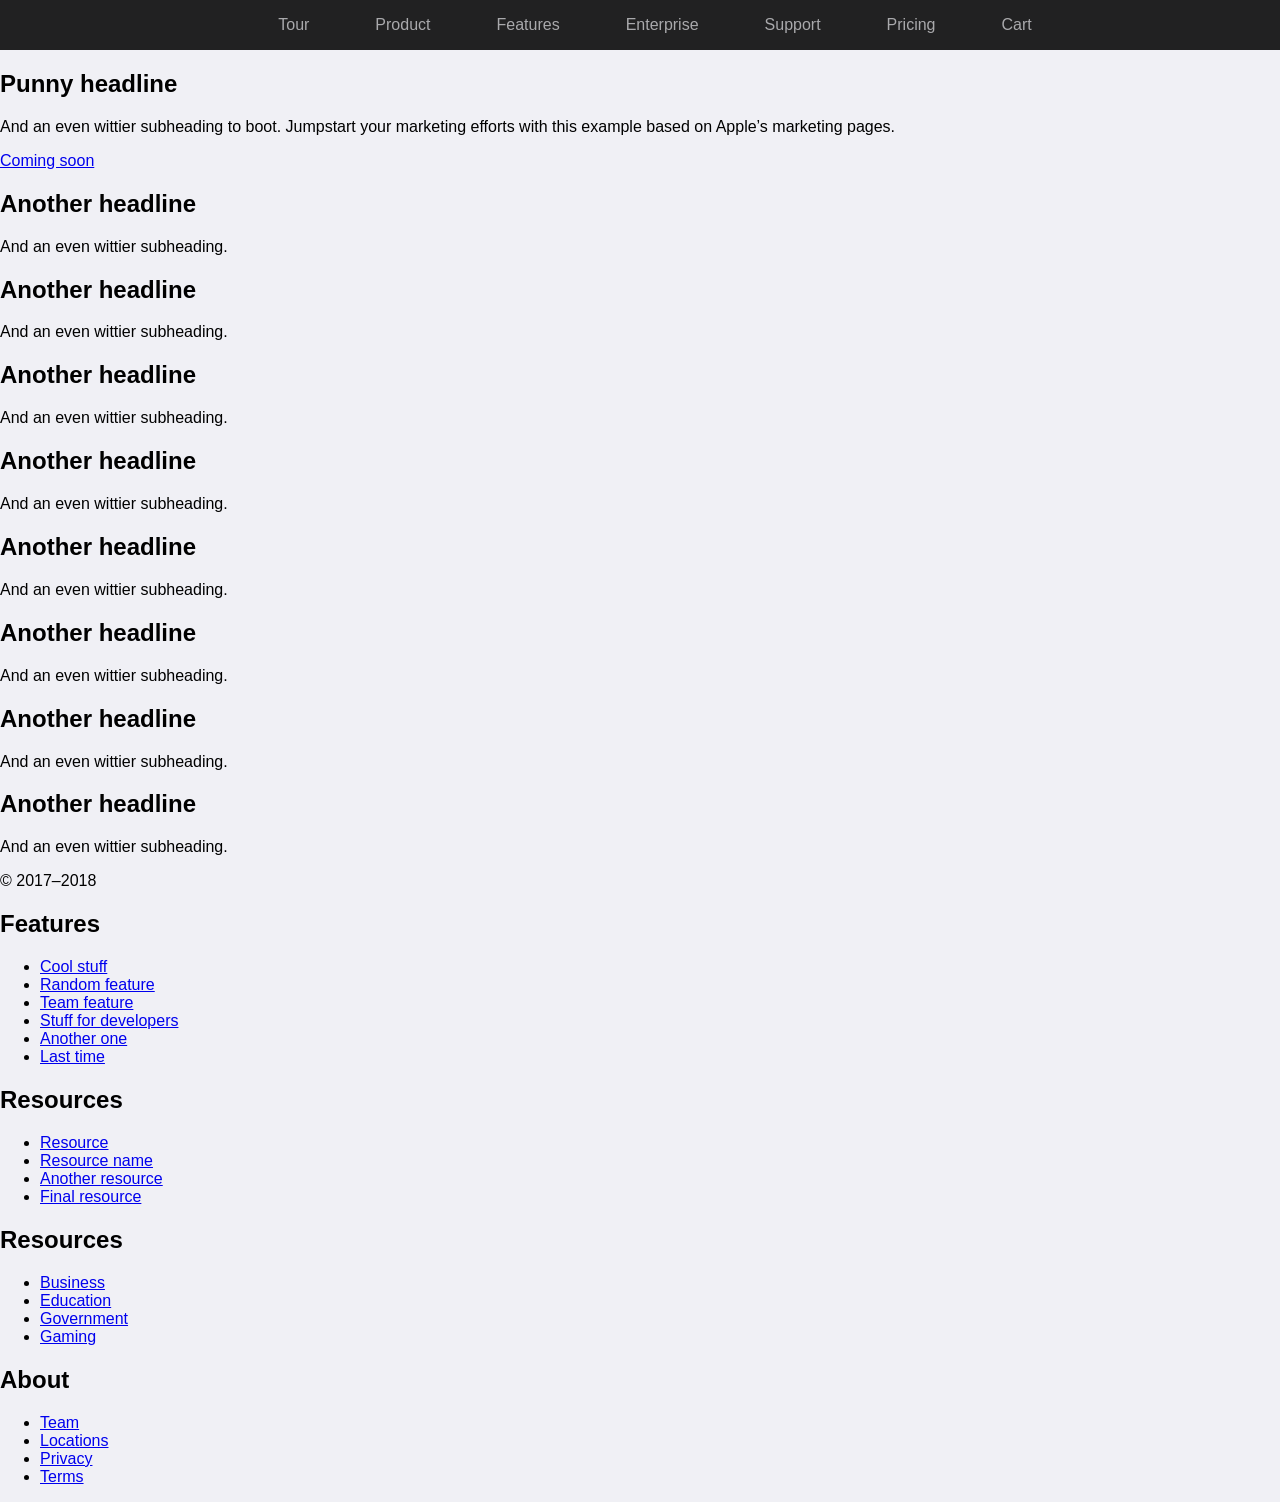
==== assessments/assignment_two/index.html @ f2895989 "more" ====
<!doctype html>
<html lang="en">
<head>
  <meta charset="utf-8" />
  <meta name="viewport" content="width=device-width, initial-scale=1" />
  <title>Product Example</title>
  <meta name="description" content="A product-style landing page structure without Bootstrap classes." />
  <link rel="stylesheet" href="style.css" />
  <link rel="stylesheet" href="https://cdnjs.cloudflare.com/ajax/libs/font-awesome/6.5.0/css/all.min.css" />
</head>

<body>
  <!-- Top navigation -->
  <header>
    <nav aria-label="Primary navigation">
      <i class="fa-solid fa-spiral"></i>
      <a href="#">Tour</a>
      <a href="#">Product</a>
      <a href="#">Features</a>
      <a href="#">Enterprise</a>
      <a href="#">Support</a>
      <a href="#">Pricing</a>
      <a href="#" aria-label="Shopping cart">Cart</a>
    </nav>
  </header>

  <main>
    <!-- Hero / marketing intro -->
    <section aria-labelledby="hero-title">
      <h1 id="hero-title">Punny headline</h1>
      <p>
        And an even wittier subheading to boot. Jumpstart your marketing efforts with this
        example based on Apple’s marketing pages.
      </p>
      <p><a href="#">Coming soon</a></p>
    </section>

    <!-- Product feature tiles (the example repeats these) -->
    <section aria-label="Product highlights">
      <article>
        <h2>Another headline</h2>
        <p>And an even wittier subheading.</p>
        <!-- Placeholder for “device”/image block from the original layout -->
        <div role="img" aria-label="Product image placeholder"></div>
      </article>

      <article>
        <h2>Another headline</h2>
        <p>And an even wittier subheading.</p>
        <div role="img" aria-label="Product image placeholder"></div>
      </article>

      <article>
        <h2>Another headline</h2>
        <p>And an even wittier subheading.</p>
        <div role="img" aria-label="Product image placeholder"></div>
      </article>

      <article>
        <h2>Another headline</h2>
        <p>And an even wittier subheading.</p>
        <div role="img" aria-label="Product image placeholder"></div>
      </article>

      <article>
        <h2>Another headline</h2>
        <p>And an even wittier subheading.</p>
        <div role="img" aria-label="Product image placeholder"></div>
      </article>

      <article>
        <h2>Another headline</h2>
        <p>And an even wittier subheading.</p>
        <div role="img" aria-label="Product image placeholder"></div>
      </article>

      <article>
        <h2>Another headline</h2>
        <p>And an even wittier subheading.</p>
        <div role="img" aria-label="Product image placeholder"></div>
      </article>

      <article>
        <h2>Another headline</h2>
        <p>And an even wittier subheading.</p>
        <div role="img" aria-label="Product image placeholder"></div>
      </article>
    </section>
  </main>

  <!-- Footer -->
  <footer>
    <p>© 2017–2018</p>

    <section aria-labelledby="footer-features">
      <h2 id="footer-features">Features</h2>
      <ul>
        <li><a href="#">Cool stuff</a></li>
        <li><a href="#">Random feature</a></li>
        <li><a href="#">Team feature</a></li>
        <li><a href="#">Stuff for developers</a></li>
        <li><a href="#">Another one</a></li>
        <li><a href="#">Last time</a></li>
      </ul>
    </section>

    <section aria-labelledby="footer-resources-1">
      <h2 id="footer-resources-1">Resources</h2>
      <ul>
        <li><a href="#">Resource</a></li>
        <li><a href="#">Resource name</a></li>
        <li><a href="#">Another resource</a></li>
        <li><a href="#">Final resource</a></li>
      </ul>
    </section>

    <section aria-labelledby="footer-resources-2">
      <h2 id="footer-resources-2">Resources</h2>
      <ul>
        <li><a href="#">Business</a></li>
        <li><a href="#">Education</a></li>
        <li><a href="#">Government</a></li>
        <li><a href="#">Gaming</a></li>
      </ul>
    </section>

    <section aria-labelledby="footer-about">
      <h2 id="footer-about">About</h2>
      <ul>
        <li><a href="#">Team</a></li>
        <li><a href="#">Locations</a></li>
        <li><a href="#">Privacy</a></li>
        <li><a href="#">Terms</a></li>
      </ul>
    </section>
  </footer>
</body>
</html>
---- assessments/assignment_two/style.css ----
:root {
  --text-font: Arial, sans-serif;
  --background-color: #f0f0f5;
  box-sizing: border-box;
}

body {
  font-family: var(--text-font);
  background-color: var(--background-color);
  margin: 0;
}

header {
  background-color: #212122;
  height: 50px;
}

header nav {
  display: flex;
  align-items: center;
  justify-content: center;
  height: 100%;
  gap: 30px;
}

header nav a {
  color: #a9a9ac;
  text-decoration: none;
  padding: 0 18px;
  font-size: 16px;
}
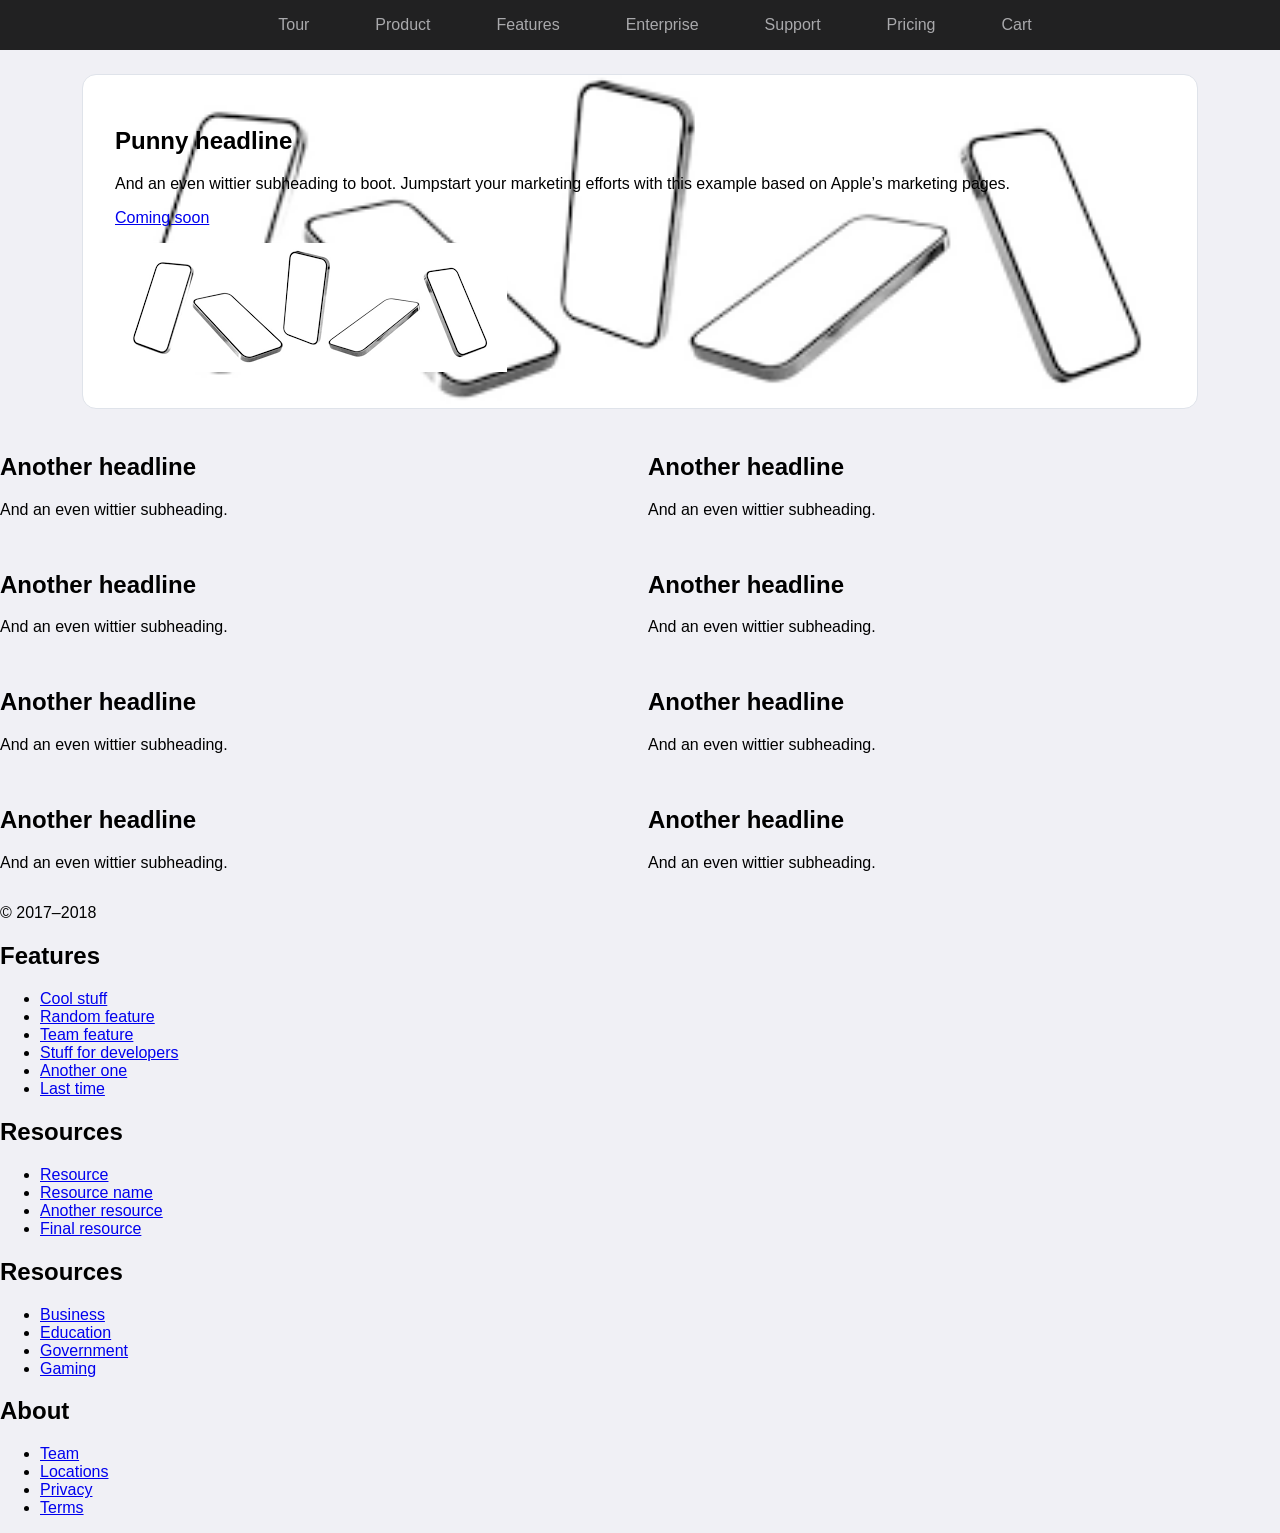
==== commit cbf8c532: "changes" ====
--- a/assessments/assignment_two/index.html
+++ b/assessments/assignment_two/index.html
@@ -6,7 +6,6 @@
   <title>Product Example</title>
   <meta name="description" content="A product-style landing page structure without Bootstrap classes." />
   <link rel="stylesheet" href="style.css" />
-  <link rel="stylesheet" href="https://cdnjs.cloudflare.com/ajax/libs/font-awesome/6.5.0/css/all.min.css" />
 </head>
 
 <body>
@@ -25,18 +24,19 @@
   </header>
 
   <main>
-    <!-- Hero / marketing intro -->
-    <section aria-labelledby="hero-title">
+    <!-- Hero / marketing intro (added class) -->
+    <section class="hero" aria-labelledby="hero-title">
       <h1 id="hero-title">Punny headline</h1>
       <p>
         And an even wittier subheading to boot. Jumpstart your marketing efforts with this
         example based on Apple’s marketing pages.
       </p>
       <p><a href="#">Coming soon</a></p>
+      <img src="phones.png" alt="Phones wallpaper" />
     </section>
 
-    <!-- Product feature tiles (the example repeats these) -->
-    <section aria-label="Product highlights">
+    <!-- Product feature tiles (added class)(the example repeats these) -->
+    <section class="product-highlights"aria-label="Product highlights">
       <article>
         <h2>Another headline</h2>
         <p>And an even wittier subheading.</p>
--- a/assessments/assignment_two/style.css
+++ b/assessments/assignment_two/style.css
@@ -1,3 +1,5 @@
+/* Styling Assignment Two - using Flexbox and Grid layout */
+
 :root {
   --text-font: Arial, sans-serif;
   --background-color: #f0f0f5;
@@ -28,4 +30,30 @@
   text-decoration: none;
   padding: 0 18px;
   font-size: 16px;
-}+}
+
+/* Styling Hero Section */
+.hero {
+  background-image: url('phones.png');
+  background-size: cover;
+  background-position: center;
+  background-repeat: no-repeat;
+  border: 1px solid #dfe3ea;
+  border-radius: 14px;
+  padding: 2rem;
+  margin: 1.5rem auto;
+  max-width: 1050px;
+}
+
+/* Product higlights section using grid */
+.product-highlights {
+  display: grid;
+  grid-template-columns: repeat(2, 1fr);
+  gap: 1rem;
+  margin-bottom: 1rem;
+}
+
+
+
+
+
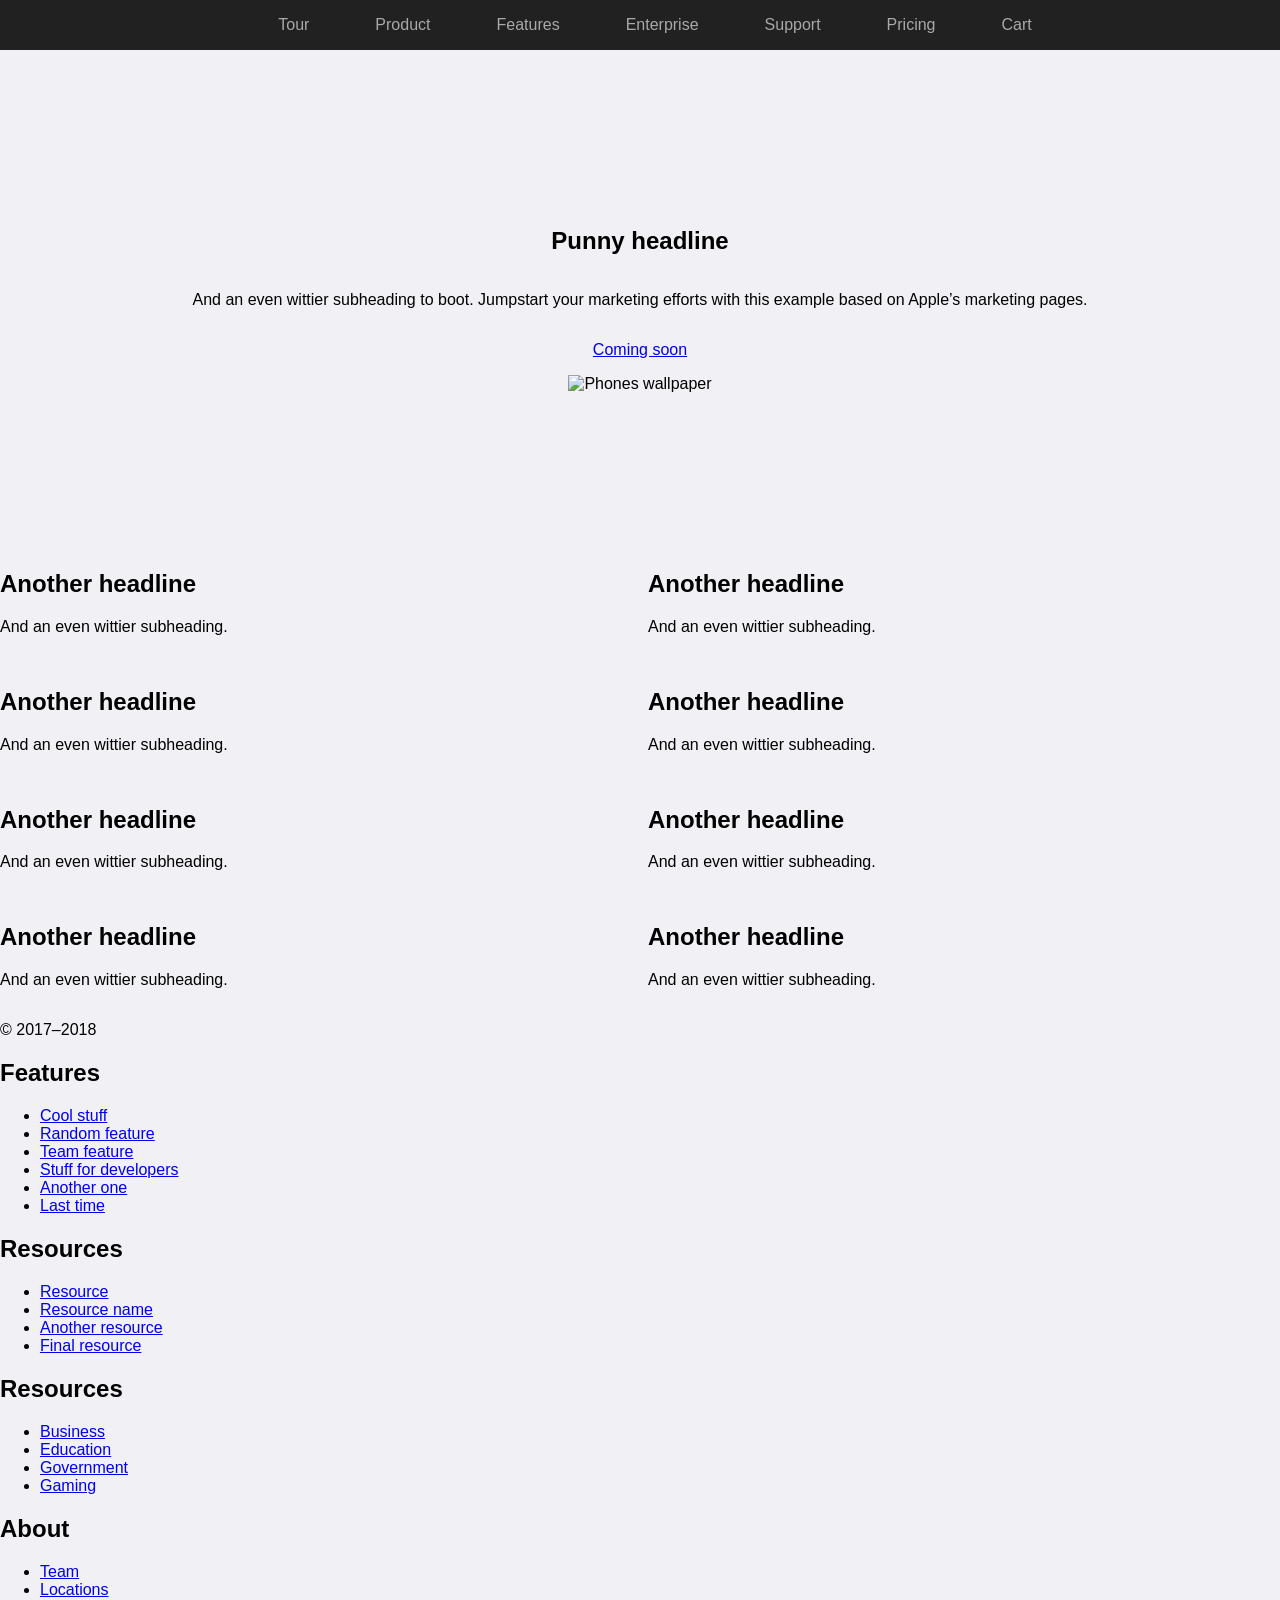
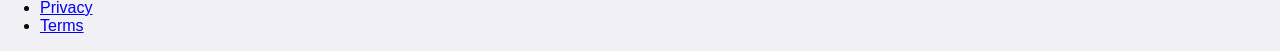
==== commit 1896c5d7: "changes" ====
--- a/assessments/assignment_two/index.html
+++ b/assessments/assignment_two/index.html
@@ -32,7 +32,7 @@
         example based on Apple’s marketing pages.
       </p>
       <p><a href="#">Coming soon</a></p>
-      <img src="phones.png" alt="Phones wallpaper" />
+      <img src="Phones.png" alt="Phones wallpaper" />
     </section>
 
     <!-- Product feature tiles (added class)(the example repeats these) -->
--- a/assessments/assignment_two/style.css
+++ b/assessments/assignment_two/style.css
@@ -34,15 +34,27 @@
 
 /* Styling Hero Section */
 .hero {
-  background-image: url('phones.png');
-  background-size: cover;
+  background-image: url('Phones.png');
+  background-size: 100px;
   background-position: center;
   background-repeat: no-repeat;
-  border: 1px solid #dfe3ea;
-  border-radius: 14px;
+  min-height: 500px;
+}
+
+/* Hero Border and Spacing */
+.hero {
   padding: 2rem;
-  margin: 1.5rem auto;
-  max-width: 1050px;
+  margin: 0;
+  box-sizing: border-box;
+}
+
+/* Hero Flexbox Layout */
+.hero {
+  display: flex;
+  flex-direction: column;
+  align-items: center;
+  justify-content: center;
+  text-align: center;
 }
 
 /* Product higlights section using grid */
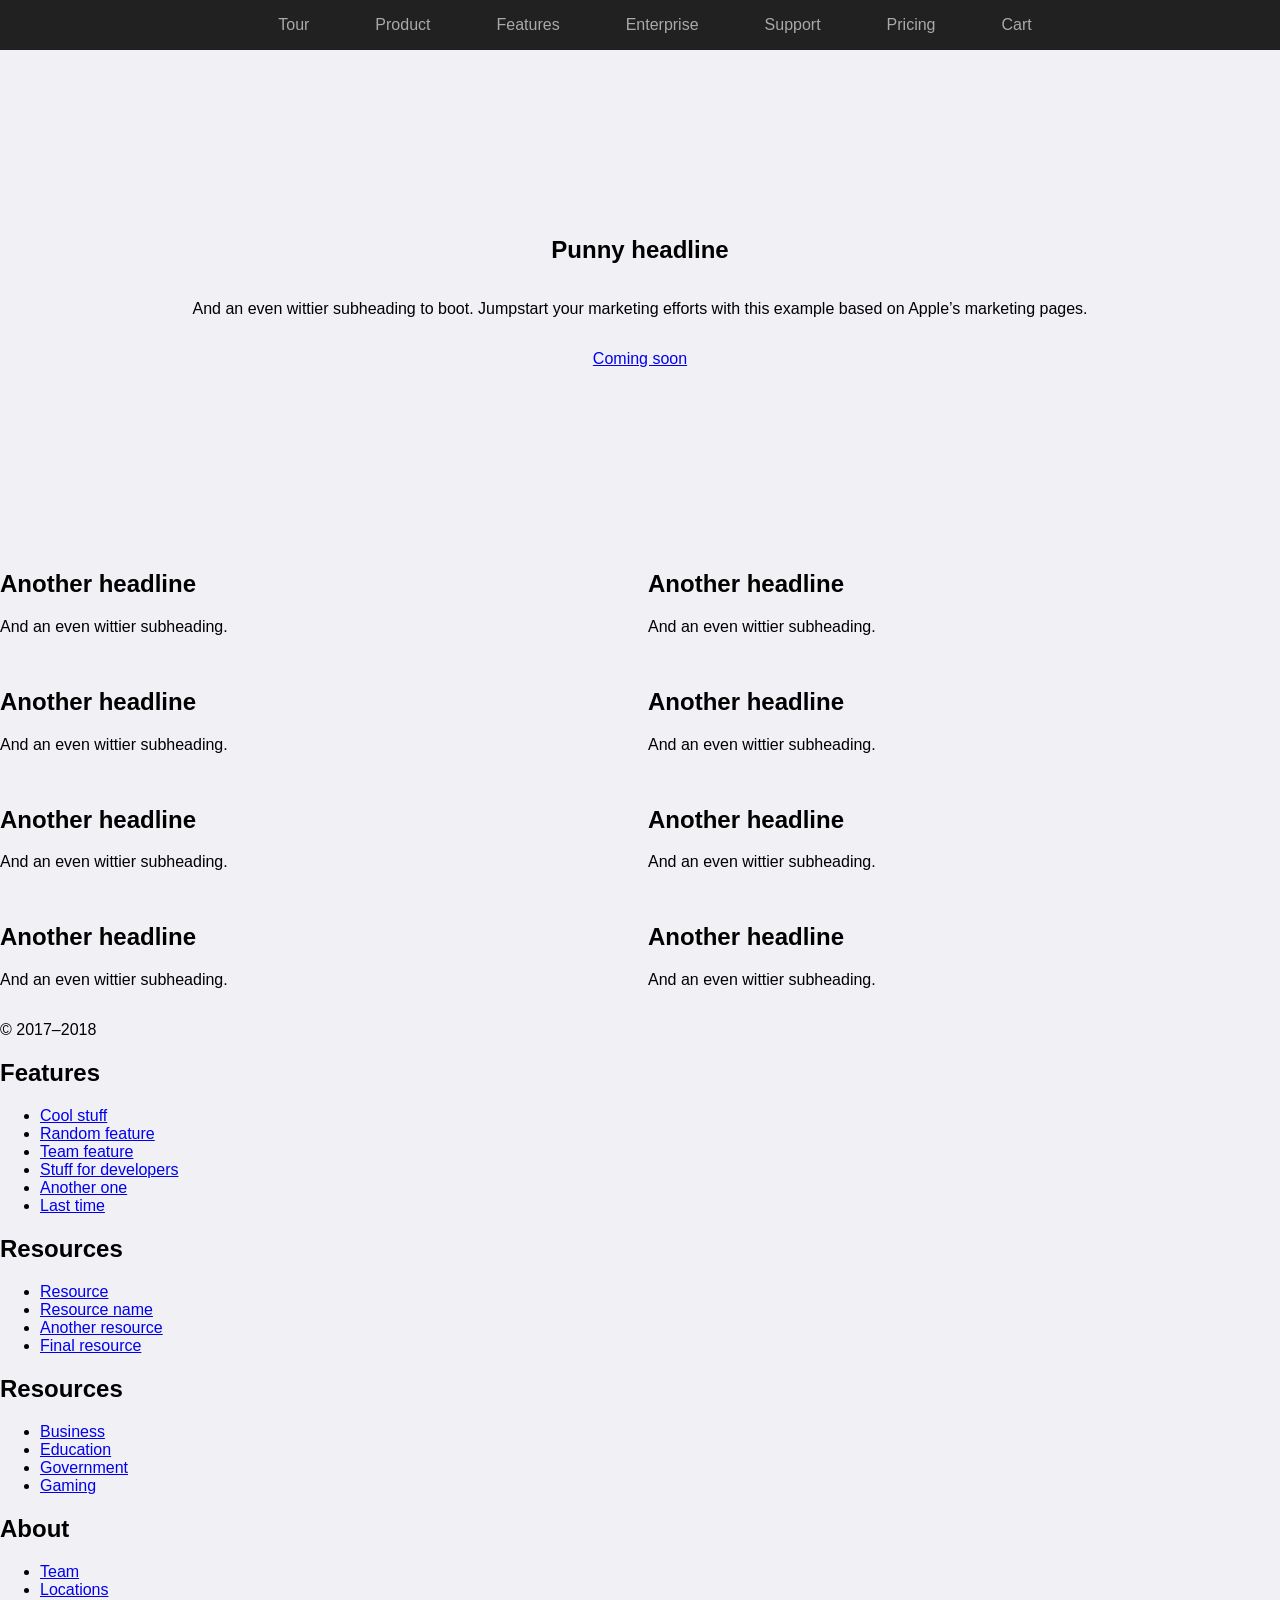
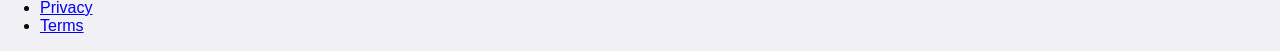
==== commit 714896ec: "changes" ====
--- a/assessments/assignment_two/index.html
+++ b/assessments/assignment_two/index.html
@@ -32,7 +32,6 @@
         example based on Apple’s marketing pages.
       </p>
       <p><a href="#">Coming soon</a></p>
-      <img src="Phones.png" alt="Phones wallpaper" />
     </section>
 
     <!-- Product feature tiles (added class)(the example repeats these) -->
--- a/assessments/assignment_two/style.css
+++ b/assessments/assignment_two/style.css
@@ -33,23 +33,14 @@
 }
 
 /* Styling Hero Section */
-.hero {
-  background-image: url('Phones.png');
-  background-size: 100px;
+.hero {background-image: url('Phones.png');
+  background-size: 10px 30px;
   background-position: center;
   background-repeat: no-repeat;
   min-height: 500px;
-}
-
-/* Hero Border and Spacing */
-.hero {
   padding: 2rem;
   margin: 0;
   box-sizing: border-box;
-}
-
-/* Hero Flexbox Layout */
-.hero {
   display: flex;
   flex-direction: column;
   align-items: center;
@@ -68,4 +59,3 @@
 
 
 
-
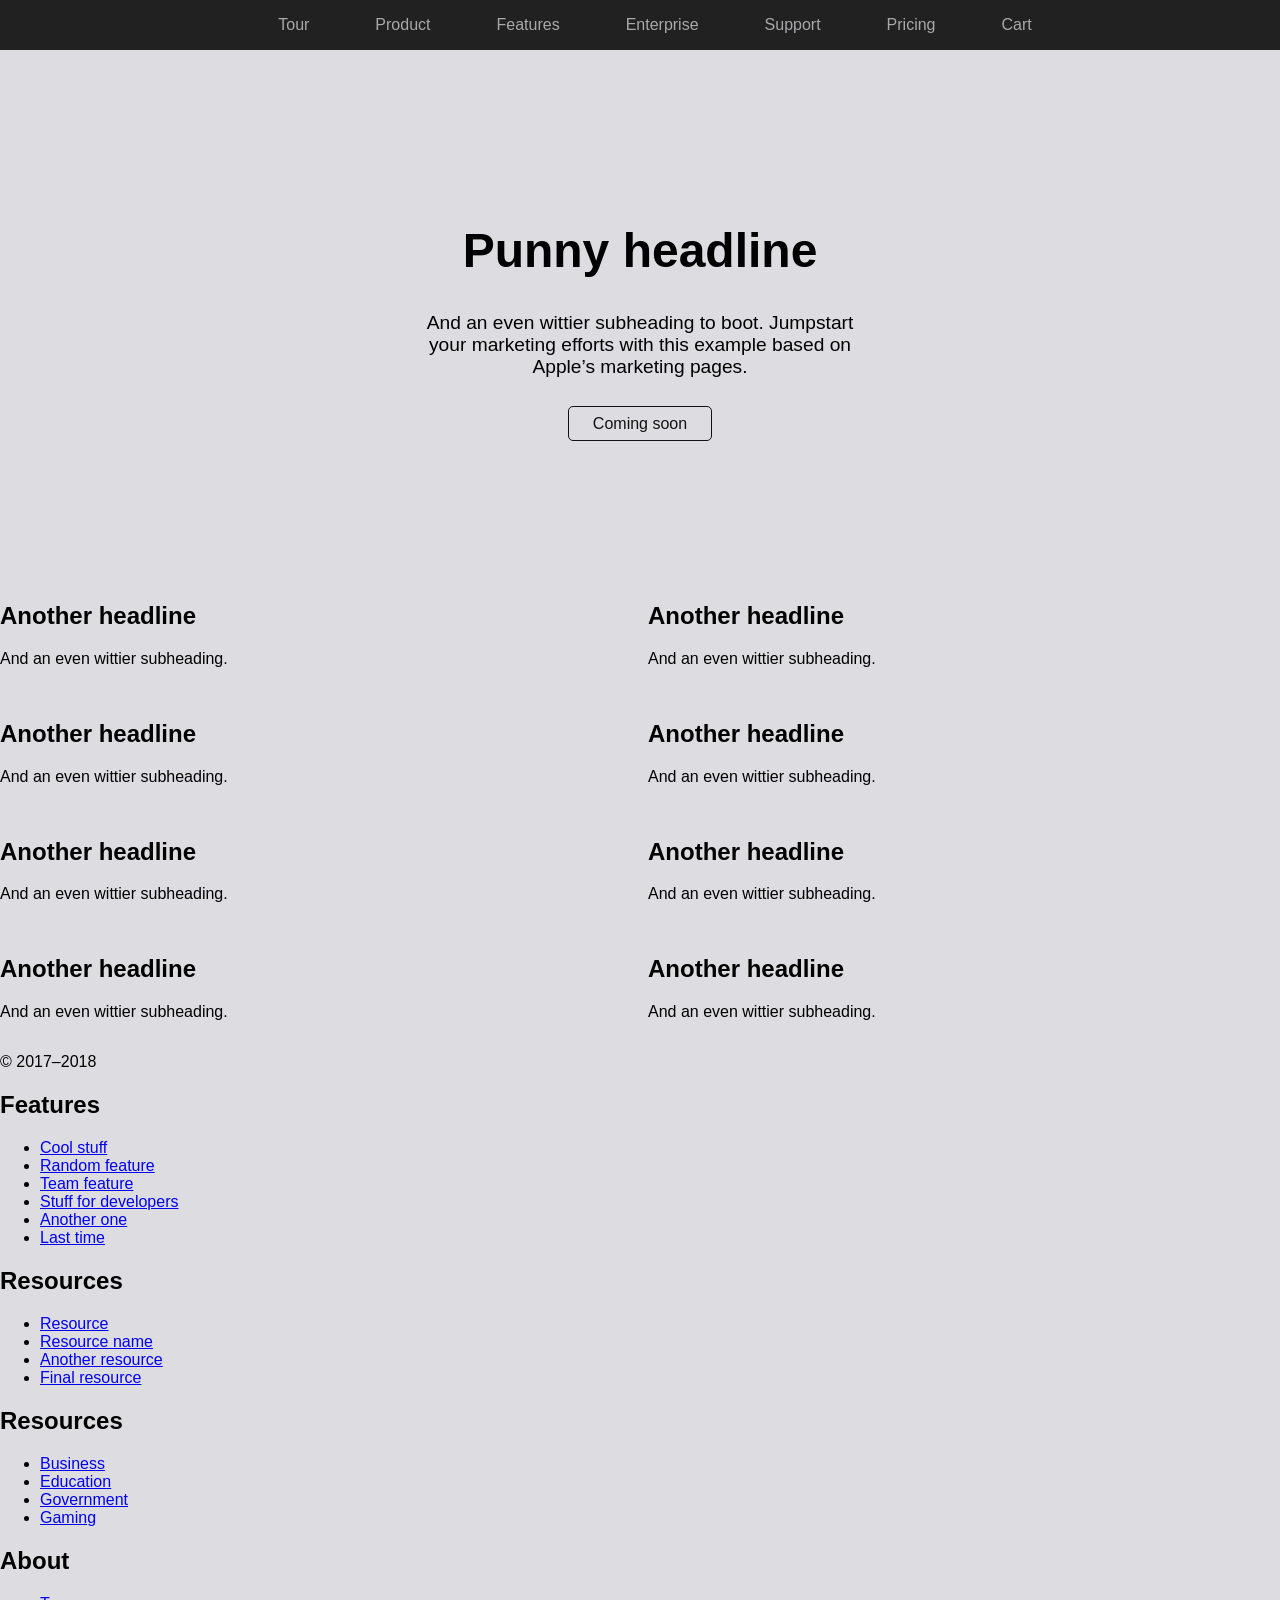
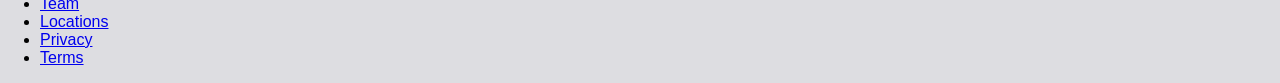
==== commit ad0057d1: "changes" ====
--- a/assessments/assignment_two/index.html
+++ b/assessments/assignment_two/index.html
@@ -28,8 +28,9 @@
     <section class="hero" aria-labelledby="hero-title">
       <h1 id="hero-title">Punny headline</h1>
       <p>
-        And an even wittier subheading to boot. Jumpstart your marketing efforts with this
-        example based on Apple’s marketing pages.
+        And an even wittier subheading to boot. Jumpstart <br>
+        your marketing efforts with this example based on <br>
+        Apple’s marketing pages.
       </p>
       <p><a href="#">Coming soon</a></p>
     </section>
--- a/assessments/assignment_two/style.css
+++ b/assessments/assignment_two/style.css
@@ -2,7 +2,7 @@
 
 :root {
   --text-font: Arial, sans-serif;
-  --background-color: #f0f0f5;
+  --background-color: #dddde1;
   box-sizing: border-box;
 }
 
@@ -33,18 +33,42 @@
 }
 
 /* Styling Hero Section */
-.hero {background-image: url('Phones.png');
-  background-size: 10px 30px;
+.hero {
+  background-image: url('Phones.png');
+  background-size: 100%;
   background-position: center;
   background-repeat: no-repeat;
   min-height: 500px;
-  padding: 2rem;
-  margin: 0;
+  margin: 1rem;
   box-sizing: border-box;
   display: flex;
   flex-direction: column;
   align-items: center;
   justify-content: center;
+  text-align: center;
+}
+
+/* Hero Heading */
+.hero h1 {
+  font-size: 3rem;
+  margin-bottom: 15px;
+}
+
+/* Hero Paragraph */
+.hero p {
+  font-size: 1.2rem;
+  margin-bottom: 15px;
+  text-align: center;
+}
+
+/* Hero Link */
+.hero a {
+  font-size: 1rem;
+  text-decoration: none;
+  color: #111;
+  border: 1px solid #111;
+  padding: 0.5rem 1.5rem;
+  border-radius: 5px;
   text-align: center;
 }
 
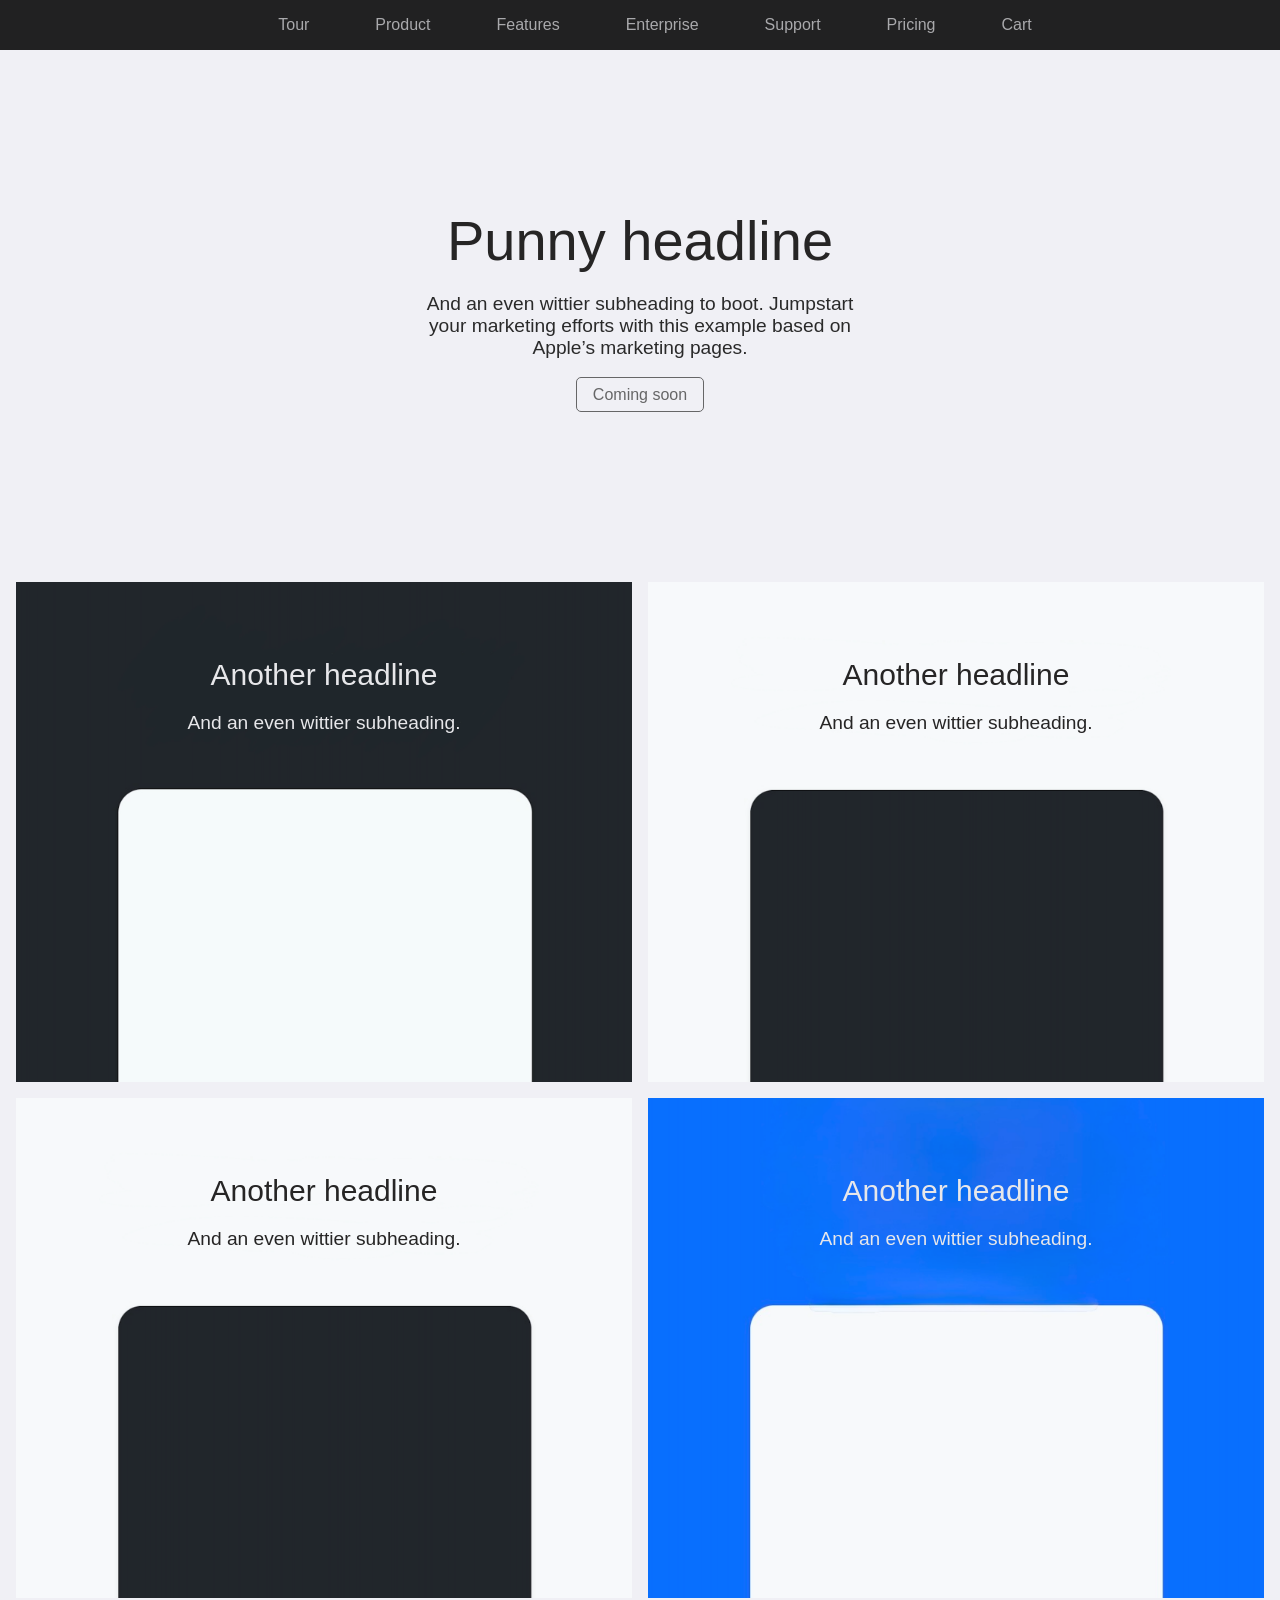
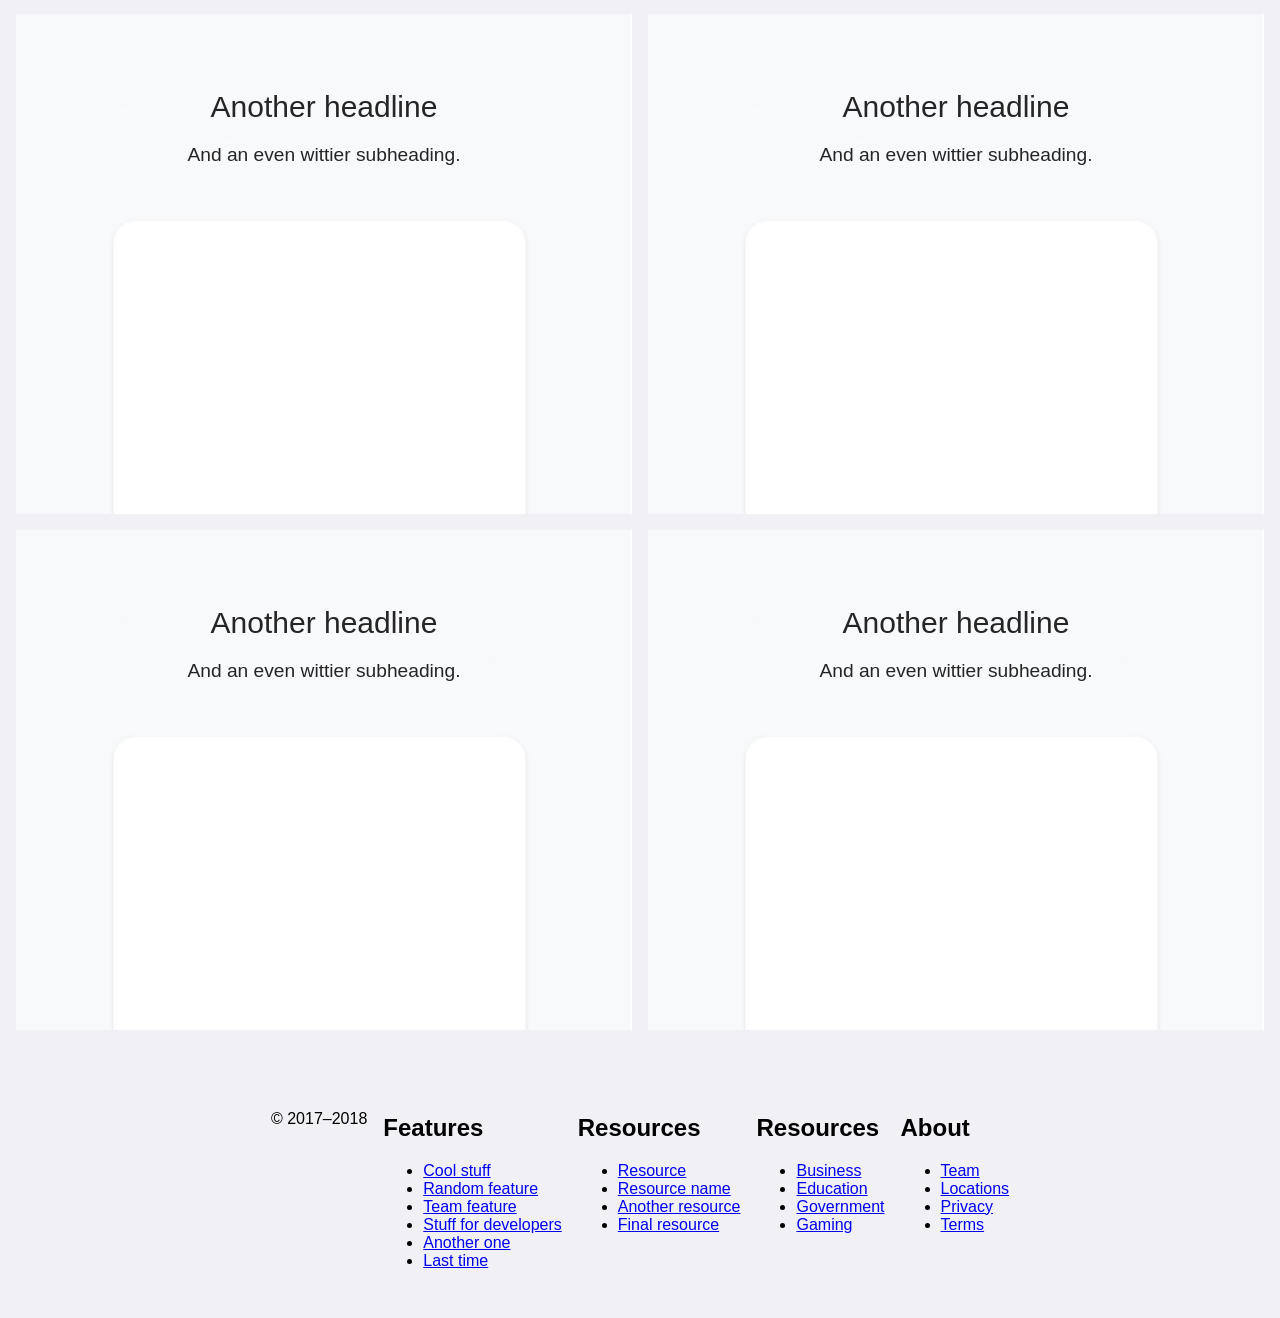
==== commit b8060e1f: "changes" ====
--- a/assessments/assignment_two/index.html
+++ b/assessments/assignment_two/index.html
@@ -90,9 +90,9 @@
 
   <!-- Footer -->
   <footer>
-    <p>© 2017–2018</p>
+    <p class="footer-copy">© 2017–2018</p>
 
-    <section aria-labelledby="footer-features">
+    <section class="footer-section" aria-labelledby="footer-features">
       <h2 id="footer-features">Features</h2>
       <ul>
         <li><a href="#">Cool stuff</a></li>
@@ -104,7 +104,7 @@
       </ul>
     </section>
 
-    <section aria-labelledby="footer-resources-1">
+    <section class="footer-section"aria-labelledby="footer-resources-1">
       <h2 id="footer-resources-1">Resources</h2>
       <ul>
         <li><a href="#">Resource</a></li>
@@ -114,7 +114,7 @@
       </ul>
     </section>
 
-    <section aria-labelledby="footer-resources-2">
+    <section class="footer-section" aria-labelledby="footer-resources-2">
       <h2 id="footer-resources-2">Resources</h2>
       <ul>
         <li><a href="#">Business</a></li>
@@ -124,7 +124,7 @@
       </ul>
     </section>
 
-    <section aria-labelledby="footer-about">
+    <section class="footer-section" aria-labelledby="footer-about">
       <h2 id="footer-about">About</h2>
       <ul>
         <li><a href="#">Team</a></li>
--- a/assessments/assignment_two/style.css
+++ b/assessments/assignment_two/style.css
@@ -2,7 +2,7 @@
 
 :root {
   --text-font: Arial, sans-serif;
-  --background-color: #dddde1;
+  --background-color: #f0f0f5;
   box-sizing: border-box;
 }
 
@@ -32,6 +32,11 @@
   font-size: 16px;
 }
 
+header nav a:hover {
+  color: #ffffff;
+  transition: color 0.2s;
+}
+
 /* Styling Hero Section */
 .hero {
   background-image: url('Phones.png');
@@ -40,24 +45,28 @@
   background-repeat: no-repeat;
   min-height: 500px;
   margin: 1rem;
-  box-sizing: border-box;
-  display: flex;
-  flex-direction: column;
-  align-items: center;
-  justify-content: center;
+  padding-top: 6rem;
+  box-sizing: border-box;
+  display: flex;
+  flex-direction: column;
+  align-items: center;
+  justify-content: flex-start;
   text-align: center;
 }
 
 /* Hero Heading */
 .hero h1 {
-  font-size: 3rem;
-  margin-bottom: 15px;
+  font-size: 56px;
+  font-weight: normal;
+  color: #262525;
+  margin-bottom: 0.5px;
 }
 
 /* Hero Paragraph */
 .hero p {
   font-size: 1.2rem;
-  margin-bottom: 15px;
+  color: #2a2a2a;
+  margin-bottom: 5px;
   text-align: center;
 }
 
@@ -65,12 +74,19 @@
 .hero a {
   font-size: 1rem;
   text-decoration: none;
-  color: #111;
-  border: 1px solid #111;
-  padding: 0.5rem 1.5rem;
+  color: #666667;
+  border: 1px solid #666667;
+  padding: 0.5rem 1rem;
   border-radius: 5px;
   text-align: center;
 }
+
+/* Add hover effect to the hero link */
+.hero a:hover {
+  background-color: #666667;
+  color: #ffffff;
+  transition: background-color 0.3s, color 0.3s;
+}     
 
 /* Product higlights section using grid */
 .product-highlights {
@@ -80,6 +96,268 @@
   margin-bottom: 1rem;
 }
 
-
-
-
+/* Another Headline 1 */
+.product-highlights article:nth-child(1) {
+  background-image: url('anotherheadline1.png');
+  background-size: 100%;
+  background-position: center;
+  background-repeat: no-repeat;
+  min-height: 500px;
+  margin: 0rem 0rem 0rem 1rem;
+  padding-top: 1rem;
+  box-sizing: border-box;
+  display: flex;
+  flex-direction: column;
+  align-items: center;
+  justify-content: flex-start;
+  text-align: center;
+}
+
+.product-highlights article:nth-child(1) h2 {
+  font-size: 30px;
+  font-weight: normal;
+  color: #e7e7ea;
+  margin-top: 60px;
+  margin-bottom: 0.5px;
+}
+
+.product-highlights article:nth-child(1) p {
+  font-size: 1.2rem;
+  color: #e7e7ea;
+  margin-bottom: 2px;
+  text-align: center;
+}
+
+/* Another Headline 2 */
+.product-highlights article:nth-child(2) {
+  background-image: url('anotherheadline2.png');
+  background-size: 100%;
+  background-position: center;
+  background-repeat: no-repeat;
+  min-height: 500px;
+  margin: 0rem 1rem 0rem 0rem;
+  padding-top: 1rem;
+  box-sizing: border-box;
+  display: flex;
+  flex-direction: column;
+  align-items: center;
+  justify-content: flex-start;
+  text-align: center;
+}
+
+.product-highlights article:nth-child(2) h2 {
+  font-size: 30px;
+  font-weight: normal;
+  color: #262525;
+  margin-top: 60px;
+  margin-bottom: 0.5px;
+}
+
+.product-highlights article:nth-child(2) p {
+  font-size: 1.2rem;
+  color: #262525;
+  margin-bottom: 2px;
+  text-align: center;
+}
+
+/* Another Headline 3 */
+.product-highlights article:nth-child(3) {
+  background-image: url('anotherheadline2.png');
+  background-size: 100%;
+  background-position: center;
+  background-repeat: no-repeat;
+  min-height: 500px;
+  margin: 0rem 0rem 0rem 1rem;
+  padding-top: 1rem;
+  box-sizing: border-box;
+  display: flex;
+  flex-direction: column;
+  align-items: center;
+  justify-content: flex-start;
+  text-align: center;
+}
+
+.product-highlights article:nth-child(3) h2 {
+  font-size: 30px;
+  font-weight: normal;
+  color: #262525;
+  margin-top: 60px;
+  margin-bottom: 0.5px;
+}
+
+.product-highlights article:nth-child(3) p {
+  font-size: 1.2rem;
+  color: #262525;
+  margin-bottom: 2px;
+  text-align: center;
+}
+
+/* Another Headline 4 */
+.product-highlights article:nth-child(4) {
+  background-image: url('anotherheadline3.png');
+  background-size: 100%;
+  background-position: center;
+  background-repeat: no-repeat;
+  min-height: 500px;
+  margin: 0rem 1rem 0rem 0rem;
+  padding-top: 1rem;
+  box-sizing: border-box;
+  display: flex;
+  flex-direction: column;
+  align-items: center;
+  justify-content: flex-start;
+  text-align: center;
+}
+
+.product-highlights article:nth-child(4) h2 {
+  font-size: 30px;
+  font-weight: normal;
+  color: #e7e7ea;
+  margin-top: 60px;
+  margin-bottom: 0.5px;
+}
+
+.product-highlights article:nth-child(4) p {
+  font-size: 1.2rem;
+  color: #e7e7ea;
+  margin-bottom: 2px;
+  text-align: center;
+}
+
+/* Another Headline 5 */
+.product-highlights article:nth-child(5) {
+  background-image: url('anotherheadline4.png');
+  background-size: 100%;
+  background-position: center;
+  background-repeat: no-repeat;
+  min-height: 500px;
+  margin: 0rem 0rem 0rem 1rem;
+  padding-top: 1rem;
+  box-sizing: border-box;
+  display: flex;
+  flex-direction: column;
+  align-items: center;
+  justify-content: flex-start;
+  text-align: center;
+}
+
+.product-highlights article:nth-child(5) h2 {
+  font-size: 30px;
+  font-weight: normal;
+  color: #262525;
+  margin-top: 60px;
+  margin-bottom: 0.5px;
+}
+
+.product-highlights article:nth-child(5) p {
+  font-size: 1.2rem;
+  color: #262525;
+  margin-bottom: 2px;
+  text-align: center;
+}
+
+/* Another Headline 6 */
+.product-highlights article:nth-child(6) {
+  background-image: url('anotherheadline4.png');
+  background-size: 100%;
+  background-position: center;
+  background-repeat: no-repeat;
+  min-height: 500px;
+  margin: 0rem 1rem 0rem 0rem;
+  padding-top: 1rem;
+  box-sizing: border-box;
+  display: flex;
+  flex-direction: column;
+  align-items: center;
+  justify-content: flex-start;
+  text-align: center;
+}
+
+.product-highlights article:nth-child(6) h2 {
+  font-size: 30px;
+  font-weight: normal;
+  color: #262525;
+  margin-top: 60px;
+  margin-bottom: 0.5px;
+}
+
+.product-highlights article:nth-child(6) p {
+  font-size: 1.2rem;
+  color: #262525;
+  margin-bottom: 2px;
+  text-align: center;
+}
+
+/* Another Headline 7 */
+.product-highlights article:nth-child(7) {
+  background-image: url('anotherheadline4.png');
+  background-size: 100%;
+  background-position: center;
+  background-repeat: no-repeat;
+  min-height: 500px;
+  margin: 0rem 0rem 1rem 1rem;
+  padding-top: 1rem;
+  box-sizing: border-box;
+  display: flex;
+  flex-direction: column;
+  align-items: center;
+  justify-content: flex-start;
+  text-align: center;
+}
+
+.product-highlights article:nth-child(7) h2 {
+  font-size: 30px;
+  font-weight: normal;
+  color: #262525;
+  margin-top: 60px;
+  margin-bottom: 0.5px;
+}
+
+.product-highlights article:nth-child(7) p {
+  font-size: 1.2rem;
+  color: #262525;
+  margin-bottom: 2px;
+  text-align: center;
+}
+
+/* Another Headline 8 */
+.product-highlights article:nth-child(8) {
+  background-image: url('anotherheadline4.png');
+  background-size: 100%;
+  background-position: center;
+  background-repeat: no-repeat;
+  min-height: 500px;
+  margin: 0rem 1rem 1rem 0rem;
+  padding-top: 1rem;
+  box-sizing: border-box;
+  display: flex;
+  flex-direction: column;
+  align-items: center;
+  justify-content: flex-start;
+  text-align: center;
+}
+
+.product-highlights article:nth-child(8) h2 {
+  font-size: 30px;
+  font-weight: normal;
+  color: #262525;
+  margin-top: 60px;
+  margin-bottom: 0.5px;
+}
+
+.product-highlights article:nth-child(8) p {
+  font-size: 1.2rem;
+  color: #262525;
+  margin-bottom: 2px;
+  text-align: center;
+}
+
+/* Footer using grid layout */
+footer {
+  display: grid;
+  grid-template-columns: repeat(5, auto);
+  gap: 1rem;
+  padding: 2rem;
+  background-color: var(--background-color);
+  justify-content: center;
+}
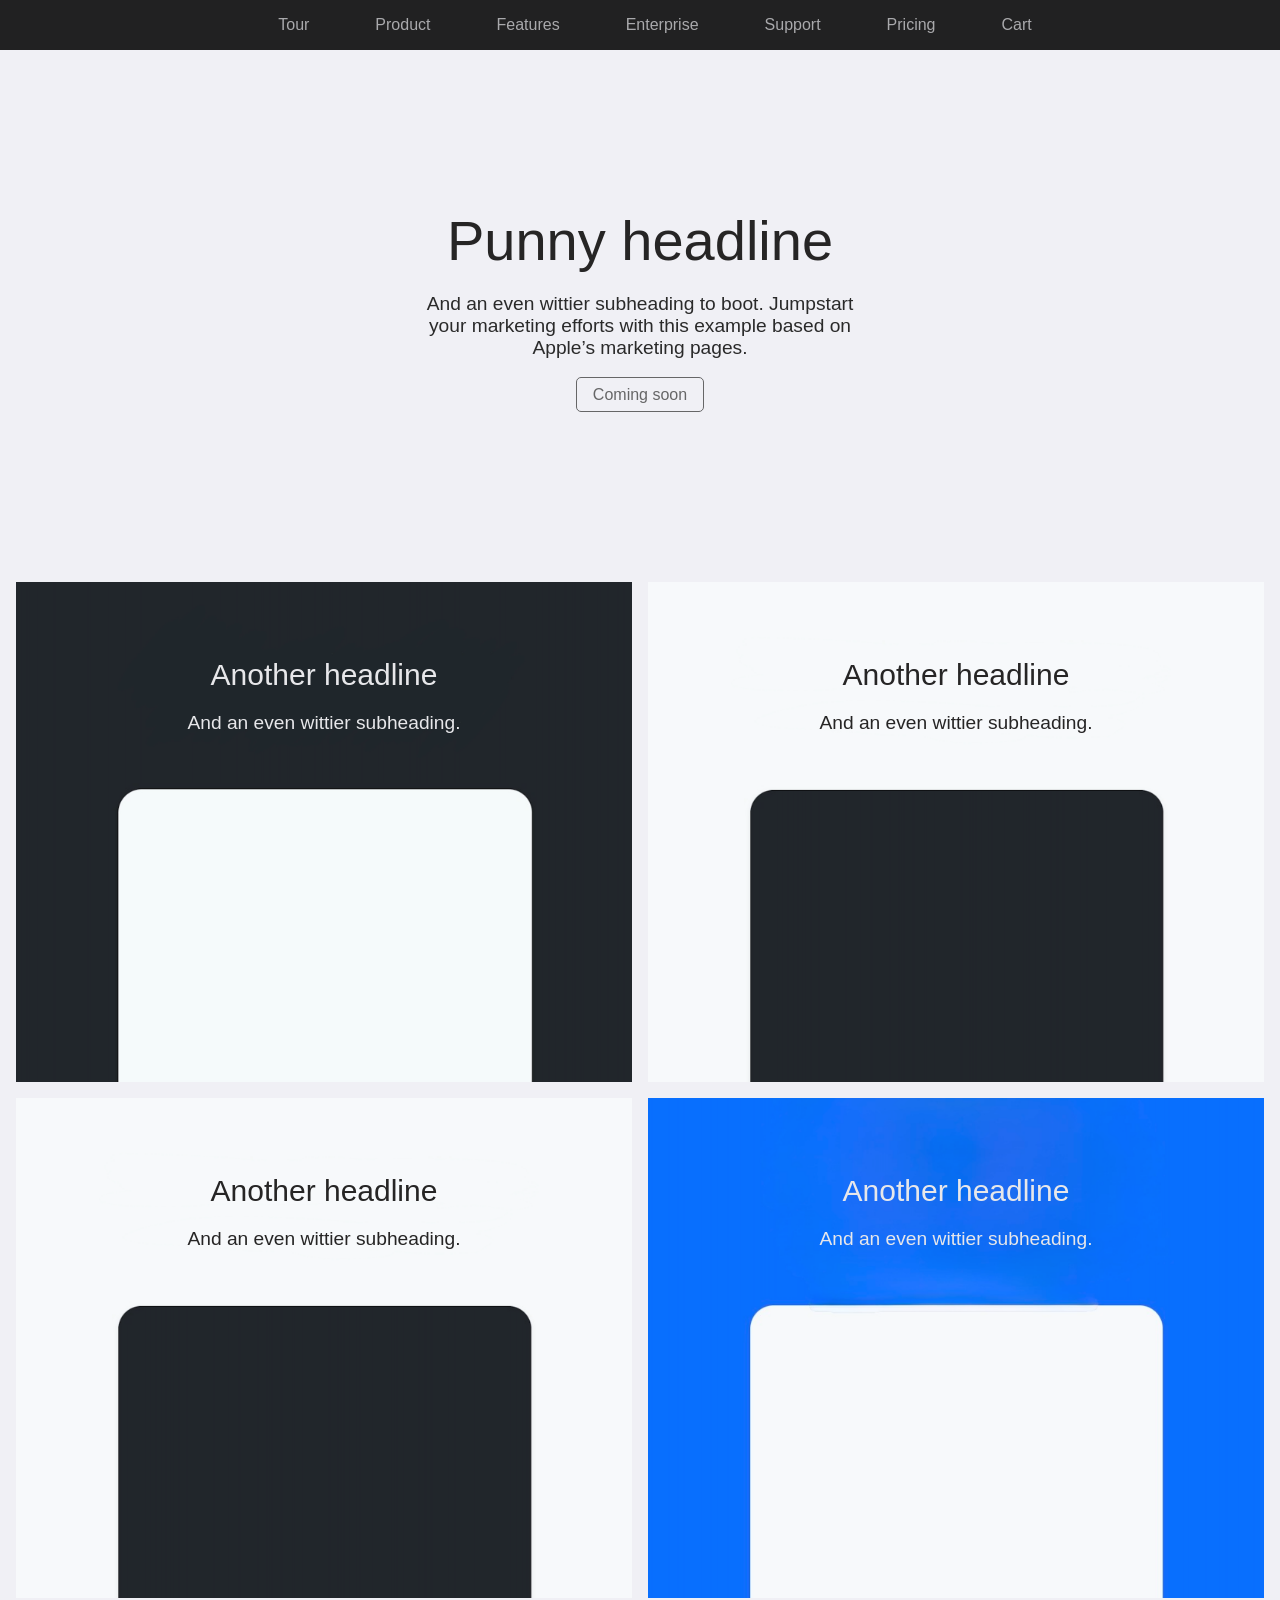
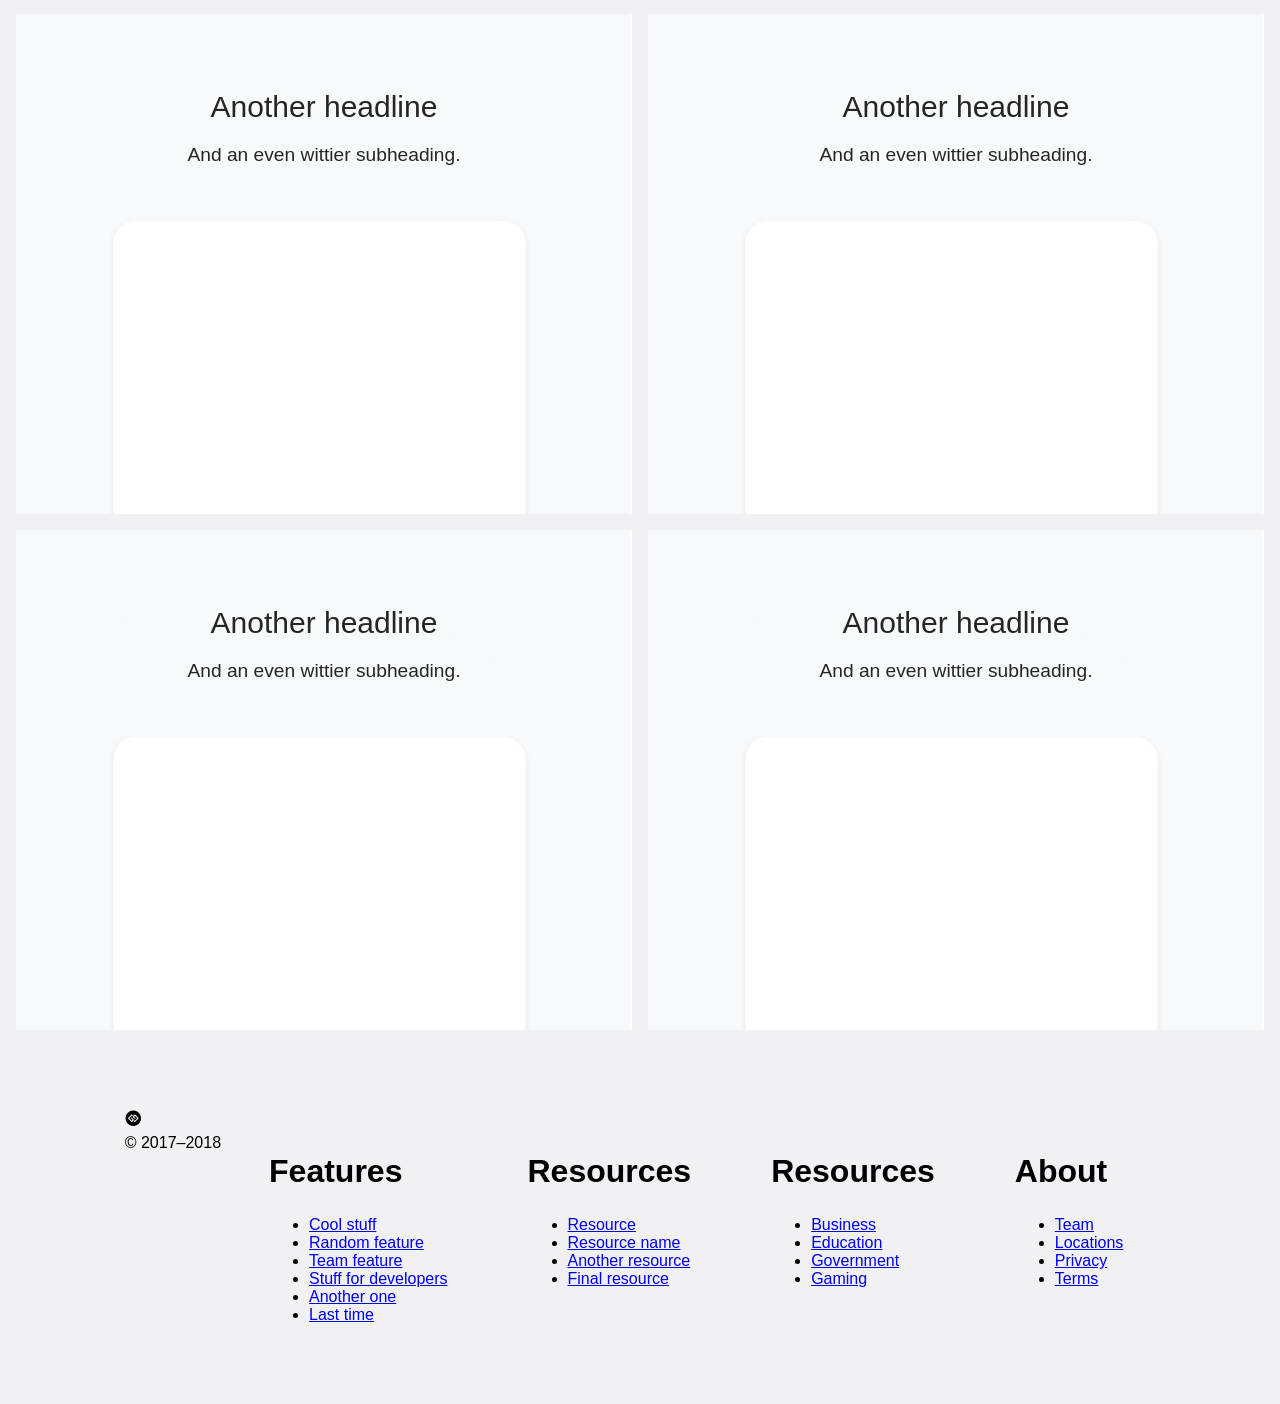
==== commit c539d777: "change" ====
--- a/assessments/assignment_two/index.html
+++ b/assessments/assignment_two/index.html
@@ -6,6 +6,7 @@
   <title>Product Example</title>
   <meta name="description" content="A product-style landing page structure without Bootstrap classes." />
   <link rel="stylesheet" href="style.css" />
+  <link rel="stylesheet" href="https://cdnjs.cloudflare.com/ajax/libs/font-awesome/6.0.0/css/all.min.css" />
 </head>
 
 <body>
@@ -90,7 +91,10 @@
 
   <!-- Footer -->
   <footer>
-    <p class="footer-copy">© 2017–2018</p>
+    <p class="footer-copy">
+      <i class="fa-brands fa-gg-circle"></i>
+      © 2017–2018
+    </p>
 
     <section class="footer-section" aria-labelledby="footer-features">
       <h2 id="footer-features">Features</h2>
--- a/assessments/assignment_two/style.css
+++ b/assessments/assignment_two/style.css
@@ -361,3 +361,20 @@
   background-color: var(--background-color);
   justify-content: center;
 }
+
+.footer-copy {
+  display: flex;
+  flex-direction: column;
+  align-items: flex-start;
+  gap: 0.5rem;
+  font-size: 1rem;
+}
+
+.footer-section {
+  font-size: 1rem;
+  margin: 2rem;
+}
+
+.footer-section h2 {
+  font-size: 2rem;
+}
